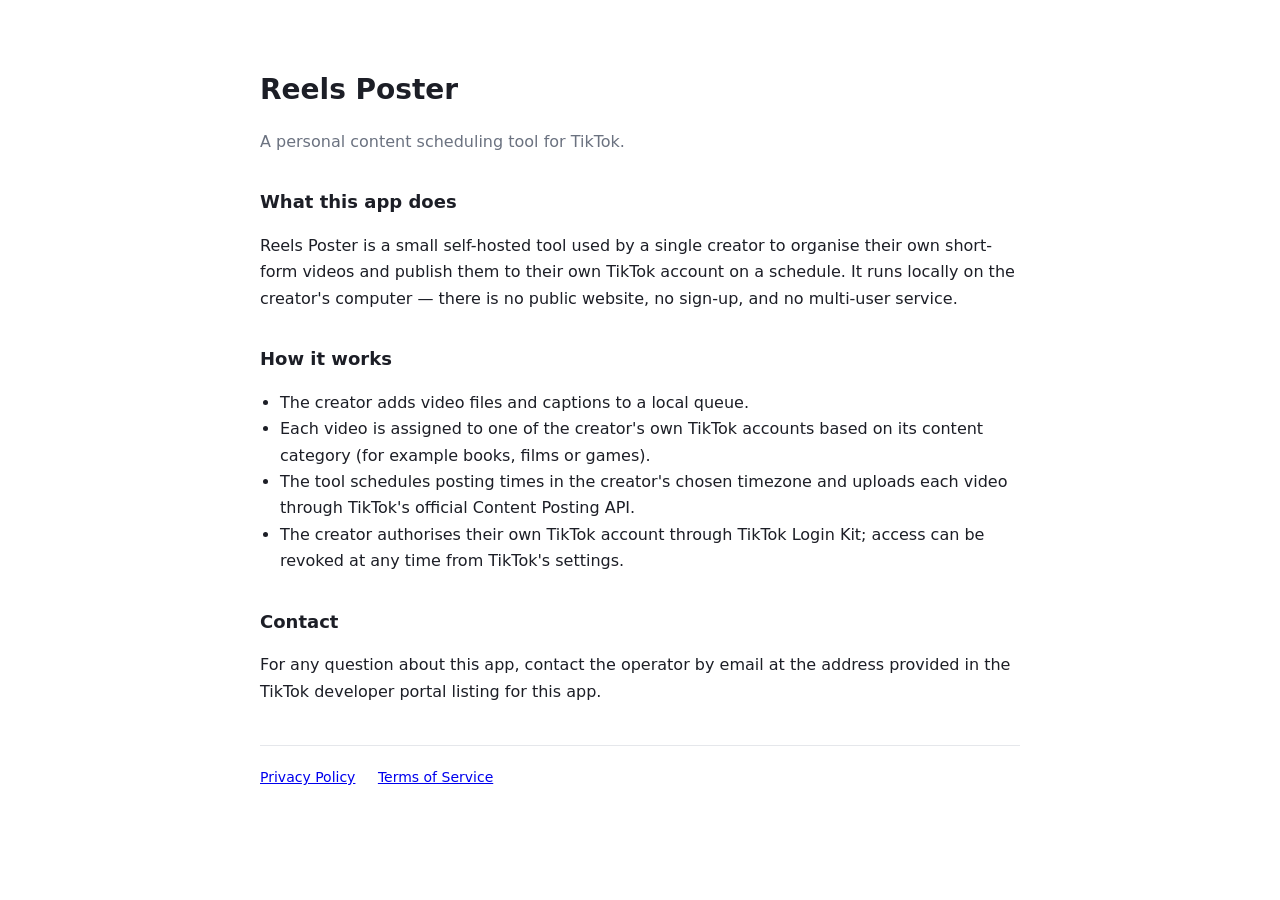
==== index.html @ 95f5c73c "Add files via upload" ====
<!DOCTYPE html>
<html lang="en">
<head>
<meta charset="UTF-8">
<meta name="viewport" content="width=device-width, initial-scale=1.0">
<title>Reels Poster — scheduling tool</title>
<style>
  :root{color-scheme:light dark}
  body{font-family:system-ui,-apple-system,"Segoe UI",Roboto,sans-serif;line-height:1.65;
       max-width:760px;margin:0 auto;padding:48px 22px;color:#1c1e26;background:#fff}
  @media (prefers-color-scheme:dark){body{background:#0f1117;color:#e8eaf0}a{color:#9d86ff}}
  h1{font-size:28px;margin-bottom:6px}
  .sub{color:#6b7280;margin-bottom:32px}
  h2{font-size:18px;margin-top:32px}
  ul{padding-left:20px}
  nav{margin-top:40px;padding-top:20px;border-top:1px solid #e5e7eb;font-size:14px}
  nav a{margin-right:18px}
</style>
</head>
<body>
  <h1>Reels Poster</h1>
  <p class="sub">A personal content scheduling tool for TikTok.</p>

  <h2>What this app does</h2>
  <p>
    Reels Poster is a small self-hosted tool used by a single creator to organise
    their own short-form videos and publish them to their own TikTok account on a
    schedule. It runs locally on the creator's computer — there is no public
    website, no sign-up, and no multi-user service.
  </p>

  <h2>How it works</h2>
  <ul>
    <li>The creator adds video files and captions to a local queue.</li>
    <li>Each video is assigned to one of the creator's own TikTok accounts based
        on its content category (for example books, films or games).</li>
    <li>The tool schedules posting times in the creator's chosen timezone and
        uploads each video through TikTok's official Content Posting API.</li>
    <li>The creator authorises their own TikTok account through TikTok Login Kit;
        access can be revoked at any time from TikTok's settings.</li>
  </ul>

  <h2>Contact</h2>
  <p>For any question about this app, contact the operator by email at the address
     provided in the TikTok developer portal listing for this app.</p>

  <nav>
    <a href="privacy.html">Privacy Policy</a>
    <a href="terms.html">Terms of Service</a>
  </nav>
</body>
</html>
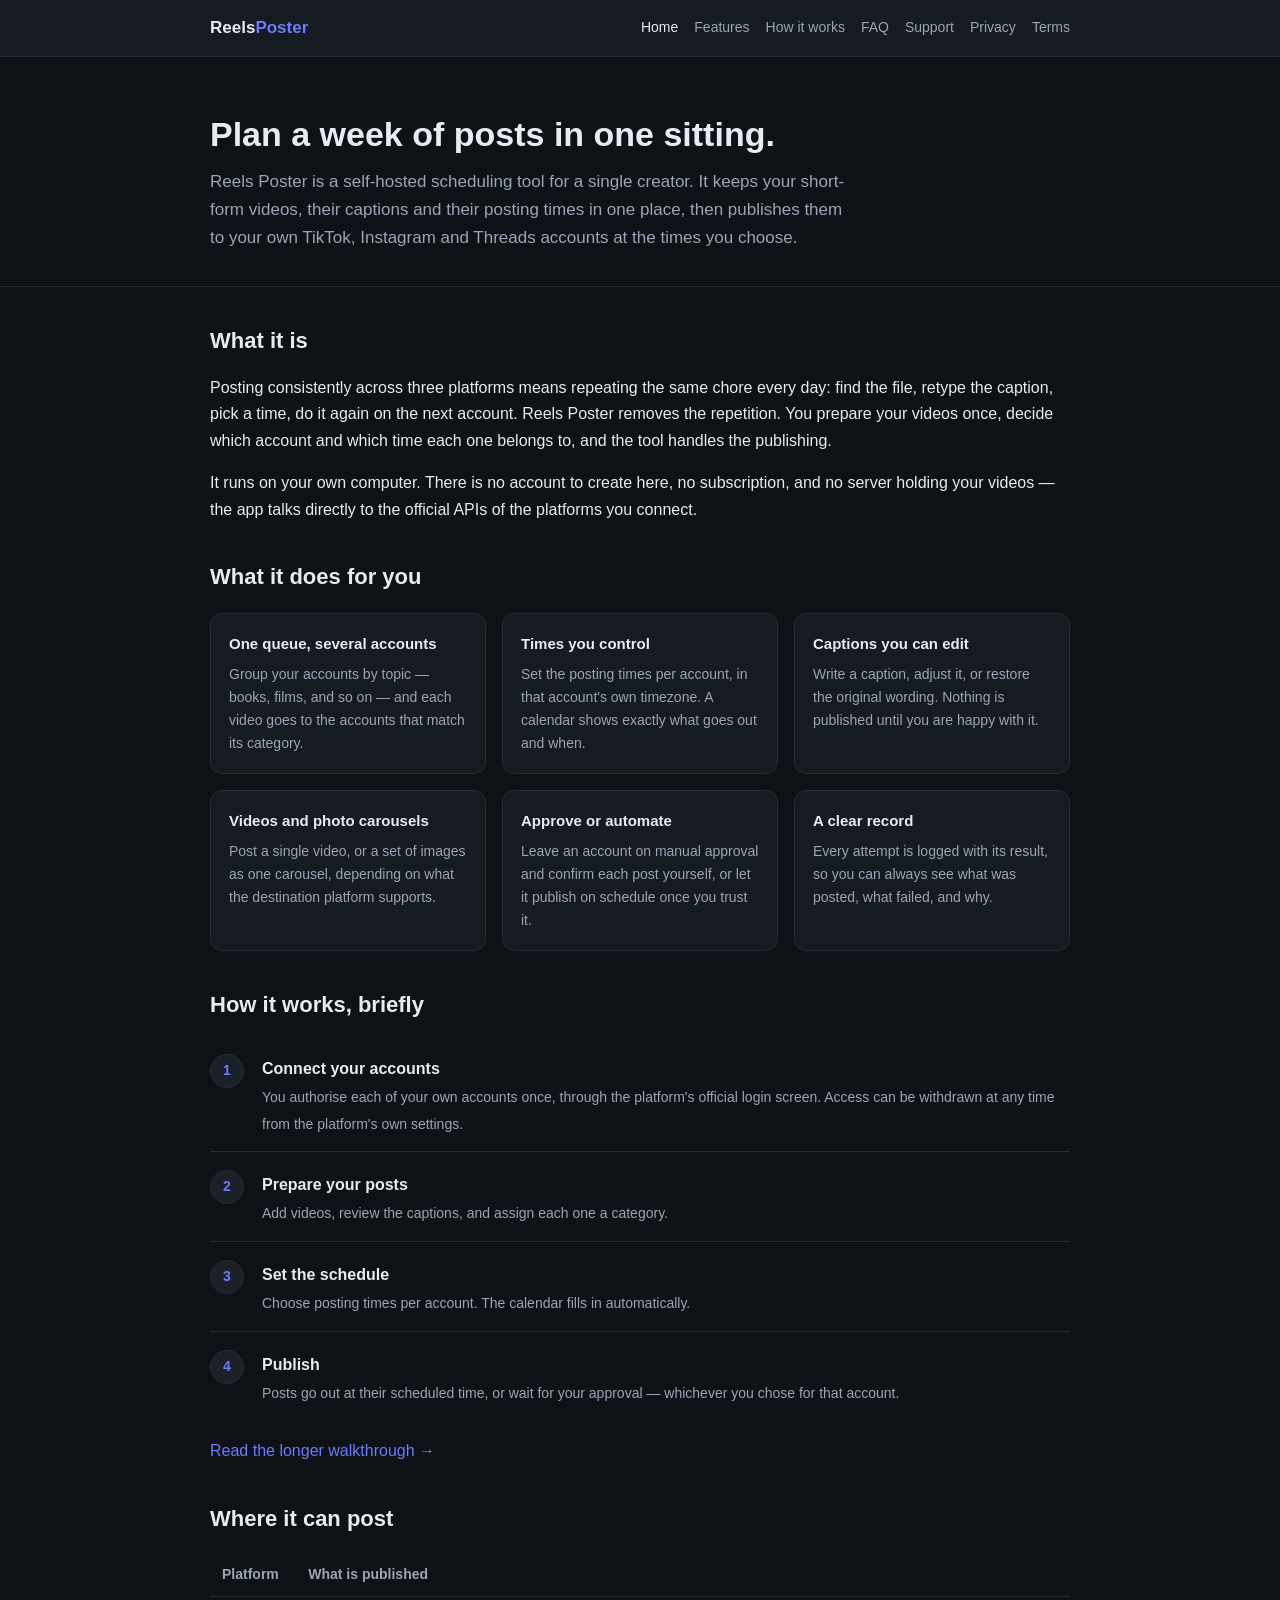
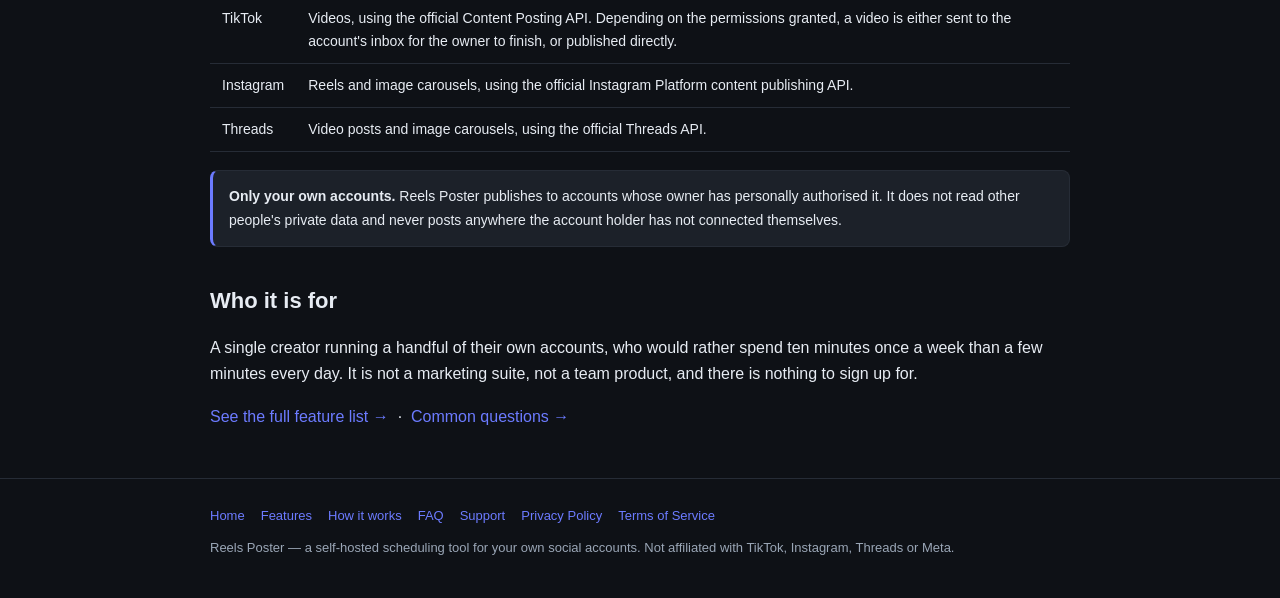
==== commit 5ccacf61: "Add files via upload" ====
--- a/index.html
+++ b/index.html
@@ -1,52 +1,148 @@
 <!DOCTYPE html>
 <html lang="en">
 <head>
-<meta charset="UTF-8">
-<meta name="viewport" content="width=device-width, initial-scale=1.0">
-<title>Reels Poster — scheduling tool</title>
-<style>
-  :root{color-scheme:light dark}
-  body{font-family:system-ui,-apple-system,"Segoe UI",Roboto,sans-serif;line-height:1.65;
-       max-width:760px;margin:0 auto;padding:48px 22px;color:#1c1e26;background:#fff}
-  @media (prefers-color-scheme:dark){body{background:#0f1117;color:#e8eaf0}a{color:#9d86ff}}
-  h1{font-size:28px;margin-bottom:6px}
-  .sub{color:#6b7280;margin-bottom:32px}
-  h2{font-size:18px;margin-top:32px}
-  ul{padding-left:20px}
-  nav{margin-top:40px;padding-top:20px;border-top:1px solid #e5e7eb;font-size:14px}
-  nav a{margin-right:18px}
-</style>
+<meta charset="utf-8">
+<meta name="viewport" content="width=device-width, initial-scale=1">
+<title>Reels Poster — schedule your own short-form videos</title>
+<meta name="description" content="Reels Poster is a self-hosted scheduling tool that helps a creator organise their own short-form videos and publish them to their own TikTok, Instagram and Threads accounts at chosen times.">
+<link rel="stylesheet" href="_style.css">
 </head>
 <body>
-  <h1>Reels Poster</h1>
-  <p class="sub">A personal content scheduling tool for TikTok.</p>
 
-  <h2>What this app does</h2>
-  <p>
-    Reels Poster is a small self-hosted tool used by a single creator to organise
-    their own short-form videos and publish them to their own TikTok account on a
-    schedule. It runs locally on the creator's computer — there is no public
-    website, no sign-up, and no multi-user service.
-  </p>
+<header class="site">
+  <div class="wrap">
+    <a class="brand" href="index.html">Reels<span>Poster</span></a>
+    <nav class="site">
+      <a href="index.html" class="on">Home</a>
+      <a href="features.html">Features</a>
+      <a href="how-it-works.html">How it works</a>
+      <a href="faq.html">FAQ</a>
+      <a href="support.html">Support</a>
+      <a href="privacy.html">Privacy</a>
+      <a href="terms.html">Terms</a>
+    </nav>
+  </div>
+</header>
 
-  <h2>How it works</h2>
-  <ul>
-    <li>The creator adds video files and captions to a local queue.</li>
-    <li>Each video is assigned to one of the creator's own TikTok accounts based
-        on its content category (for example books, films or games).</li>
-    <li>The tool schedules posting times in the creator's chosen timezone and
-        uploads each video through TikTok's official Content Posting API.</li>
-    <li>The creator authorises their own TikTok account through TikTok Login Kit;
-        access can be revoked at any time from TikTok's settings.</li>
-  </ul>
+<section class="hero">
+  <div class="wrap">
+    <h1>Plan a week of posts in one sitting.</h1>
+    <p class="lead">Reels Poster is a self-hosted scheduling tool for a single
+      creator. It keeps your short-form videos, their captions and their posting
+      times in one place, then publishes them to your own TikTok, Instagram and
+      Threads accounts at the times you choose.</p>
+  </div>
+</section>
 
-  <h2>Contact</h2>
-  <p>For any question about this app, contact the operator by email at the address
-     provided in the TikTok developer portal listing for this app.</p>
+<main class="wrap">
 
-  <nav>
-    <a href="privacy.html">Privacy Policy</a>
-    <a href="terms.html">Terms of Service</a>
-  </nav>
+  <h2>What it is</h2>
+  <p>Posting consistently across three platforms means repeating the same chore
+    every day: find the file, retype the caption, pick a time, do it again on the
+    next account. Reels Poster removes the repetition. You prepare your videos
+    once, decide which account and which time each one belongs to, and the tool
+    handles the publishing.</p>
+  <p>It runs on your own computer. There is no account to create here, no
+    subscription, and no server holding your videos — the app talks directly to
+    the official APIs of the platforms you connect.</p>
+
+  <h2>What it does for you</h2>
+  <div class="grid">
+    <div class="card">
+      <h3>One queue, several accounts</h3>
+      <p>Group your accounts by topic — books, films, and so on — and each video
+        goes to the accounts that match its category.</p>
+    </div>
+    <div class="card">
+      <h3>Times you control</h3>
+      <p>Set the posting times per account, in that account's own timezone.
+        A calendar shows exactly what goes out and when.</p>
+    </div>
+    <div class="card">
+      <h3>Captions you can edit</h3>
+      <p>Write a caption, adjust it, or restore the original wording. Nothing is
+        published until you are happy with it.</p>
+    </div>
+    <div class="card">
+      <h3>Videos and photo carousels</h3>
+      <p>Post a single video, or a set of images as one carousel, depending on
+        what the destination platform supports.</p>
+    </div>
+    <div class="card">
+      <h3>Approve or automate</h3>
+      <p>Leave an account on manual approval and confirm each post yourself, or
+        let it publish on schedule once you trust it.</p>
+    </div>
+    <div class="card">
+      <h3>A clear record</h3>
+      <p>Every attempt is logged with its result, so you can always see what was
+        posted, what failed, and why.</p>
+    </div>
+  </div>
+
+  <h2>How it works, briefly</h2>
+  <ol class="steps">
+    <li><b>Connect your accounts</b>
+      <span>You authorise each of your own accounts once, through the platform's
+      official login screen. Access can be withdrawn at any time from the
+      platform's own settings.</span></li>
+    <li><b>Prepare your posts</b>
+      <span>Add videos, review the captions, and assign each one a category.</span></li>
+    <li><b>Set the schedule</b>
+      <span>Choose posting times per account. The calendar fills in
+      automatically.</span></li>
+    <li><b>Publish</b>
+      <span>Posts go out at their scheduled time, or wait for your approval —
+      whichever you chose for that account.</span></li>
+  </ol>
+  <p><a href="how-it-works.html">Read the longer walkthrough &rarr;</a></p>
+
+  <h2>Where it can post</h2>
+  <table>
+    <tr><th>Platform</th><th>What is published</th></tr>
+    <tr><td>TikTok</td>
+        <td>Videos, using the official Content Posting API. Depending on the
+            permissions granted, a video is either sent to the account's inbox
+            for the owner to finish, or published directly.</td></tr>
+    <tr><td>Instagram</td>
+        <td>Reels and image carousels, using the official Instagram Platform
+            content publishing API.</td></tr>
+    <tr><td>Threads</td>
+        <td>Video posts and image carousels, using the official Threads API.</td></tr>
+  </table>
+
+  <div class="note">
+    <p><b>Only your own accounts.</b> Reels Poster publishes to accounts whose
+      owner has personally authorised it. It does not read other people's private
+      data and never posts anywhere the account holder has not connected
+      themselves.</p>
+  </div>
+
+  <h2>Who it is for</h2>
+  <p>A single creator running a handful of their own accounts, who would rather
+    spend ten minutes once a week than a few minutes every day. It is not a
+    marketing suite, not a team product, and there is nothing to sign up for.</p>
+
+  <p><a href="features.html">See the full feature list &rarr;</a> &nbsp;·&nbsp;
+     <a href="faq.html">Common questions &rarr;</a></p>
+
+</main>
+
+<footer class="site">
+  <div class="wrap">
+    <div class="links">
+      <a href="index.html">Home</a>
+      <a href="features.html">Features</a>
+      <a href="how-it-works.html">How it works</a>
+      <a href="faq.html">FAQ</a>
+      <a href="support.html">Support</a>
+      <a href="privacy.html">Privacy Policy</a>
+      <a href="terms.html">Terms of Service</a>
+    </div>
+    <div>Reels Poster — a self-hosted scheduling tool for your own social
+      accounts. Not affiliated with TikTok, Instagram, Threads or Meta.</div>
+  </div>
+</footer>
+
 </body>
 </html>
--- a/_style.css
+++ b/_style.css
@@ -0,0 +1,74 @@
+/* Reels Poster — shared styling for the public site (GitHub Pages, no build) */
+:root{
+  --bg:#0e1116; --panel:#161a21; --panel2:#1c2129; --border:#262c36;
+  --text:#e7ecf3; --muted:#9aa6b6; --accent:#6c7bff; --accent2:#2ee6a8;
+}
+*{box-sizing:border-box}
+body{margin:0;background:var(--bg);color:var(--text);line-height:1.65;
+  font-family:-apple-system,BlinkMacSystemFont,"Segoe UI",Roboto,Arial,sans-serif}
+a{color:var(--accent);text-decoration:none}
+a:hover{text-decoration:underline}
+.wrap{max-width:900px;margin:0 auto;padding:0 20px}
+
+header.site{border-bottom:1px solid var(--border);background:var(--panel);
+  position:sticky;top:0;z-index:5}
+header.site .wrap{display:flex;align-items:center;gap:18px;
+  flex-wrap:wrap;padding-top:14px;padding-bottom:14px}
+.brand{font-weight:700;font-size:17px;color:var(--text)}
+.brand span{color:var(--accent)}
+nav.site{display:flex;gap:16px;flex-wrap:wrap;margin-left:auto;font-size:14px}
+nav.site a{color:var(--muted)}
+nav.site a.on,nav.site a:hover{color:var(--text)}
+
+.hero{padding:56px 0 34px;border-bottom:1px solid var(--border)}
+.hero h1{font-size:34px;line-height:1.25;margin:0 0 12px}
+.hero p.lead{font-size:17px;color:var(--muted);margin:0;max-width:640px}
+
+main{padding:34px 0 10px}
+h2{font-size:22px;margin:36px 0 12px}
+h3{font-size:16px;margin:22px 0 6px}
+p,li{color:var(--text)}
+p.muted,li.muted{color:var(--muted)}
+ul{padding-left:20px}
+li{margin:6px 0}
+
+.grid{display:grid;grid-template-columns:repeat(auto-fit,minmax(250px,1fr));gap:16px;margin:18px 0}
+.card{background:var(--panel);border:1px solid var(--border);border-radius:12px;padding:18px}
+.card h3{margin:0 0 6px;font-size:15px}
+.card p{margin:0;font-size:14px;color:var(--muted)}
+
+ol.steps{counter-reset:s;list-style:none;padding:0;margin:18px 0}
+ol.steps li{counter-increment:s;position:relative;padding:14px 0 14px 52px;
+  border-bottom:1px solid var(--border)}
+ol.steps li:last-child{border-bottom:0}
+ol.steps li::before{content:counter(s);position:absolute;left:0;top:12px;
+  width:32px;height:32px;border-radius:50%;background:var(--panel2);
+  border:1px solid var(--border);color:var(--accent);font-weight:700;
+  display:flex;align-items:center;justify-content:center;font-size:14px}
+ol.steps b{display:block;margin-bottom:2px}
+ol.steps span{color:var(--muted);font-size:14px}
+
+table{width:100%;border-collapse:collapse;margin:16px 0;font-size:14px}
+th,td{text-align:left;padding:10px 12px;border-bottom:1px solid var(--border);
+  vertical-align:top}
+th{color:var(--muted);font-weight:600}
+
+.note{background:var(--panel2);border:1px solid var(--border);
+  border-left:3px solid var(--accent);border-radius:8px;padding:14px 16px;margin:18px 0}
+.note p{margin:0;font-size:14px}
+
+details{background:var(--panel);border:1px solid var(--border);border-radius:10px;
+  padding:14px 16px;margin:10px 0}
+details summary{cursor:pointer;font-weight:600;font-size:15px}
+details p{margin:10px 0 0;color:var(--muted);font-size:14px}
+
+footer.site{border-top:1px solid var(--border);margin-top:48px;padding:26px 0 40px;
+  color:var(--muted);font-size:13px}
+footer.site .links{display:flex;gap:16px;flex-wrap:wrap;margin-bottom:10px}
+
+@media (max-width:640px){
+  .hero{padding:36px 0 26px}
+  .hero h1{font-size:26px}
+  header.site .wrap{gap:10px}
+  nav.site{margin-left:0;width:100%;gap:12px}
+}
